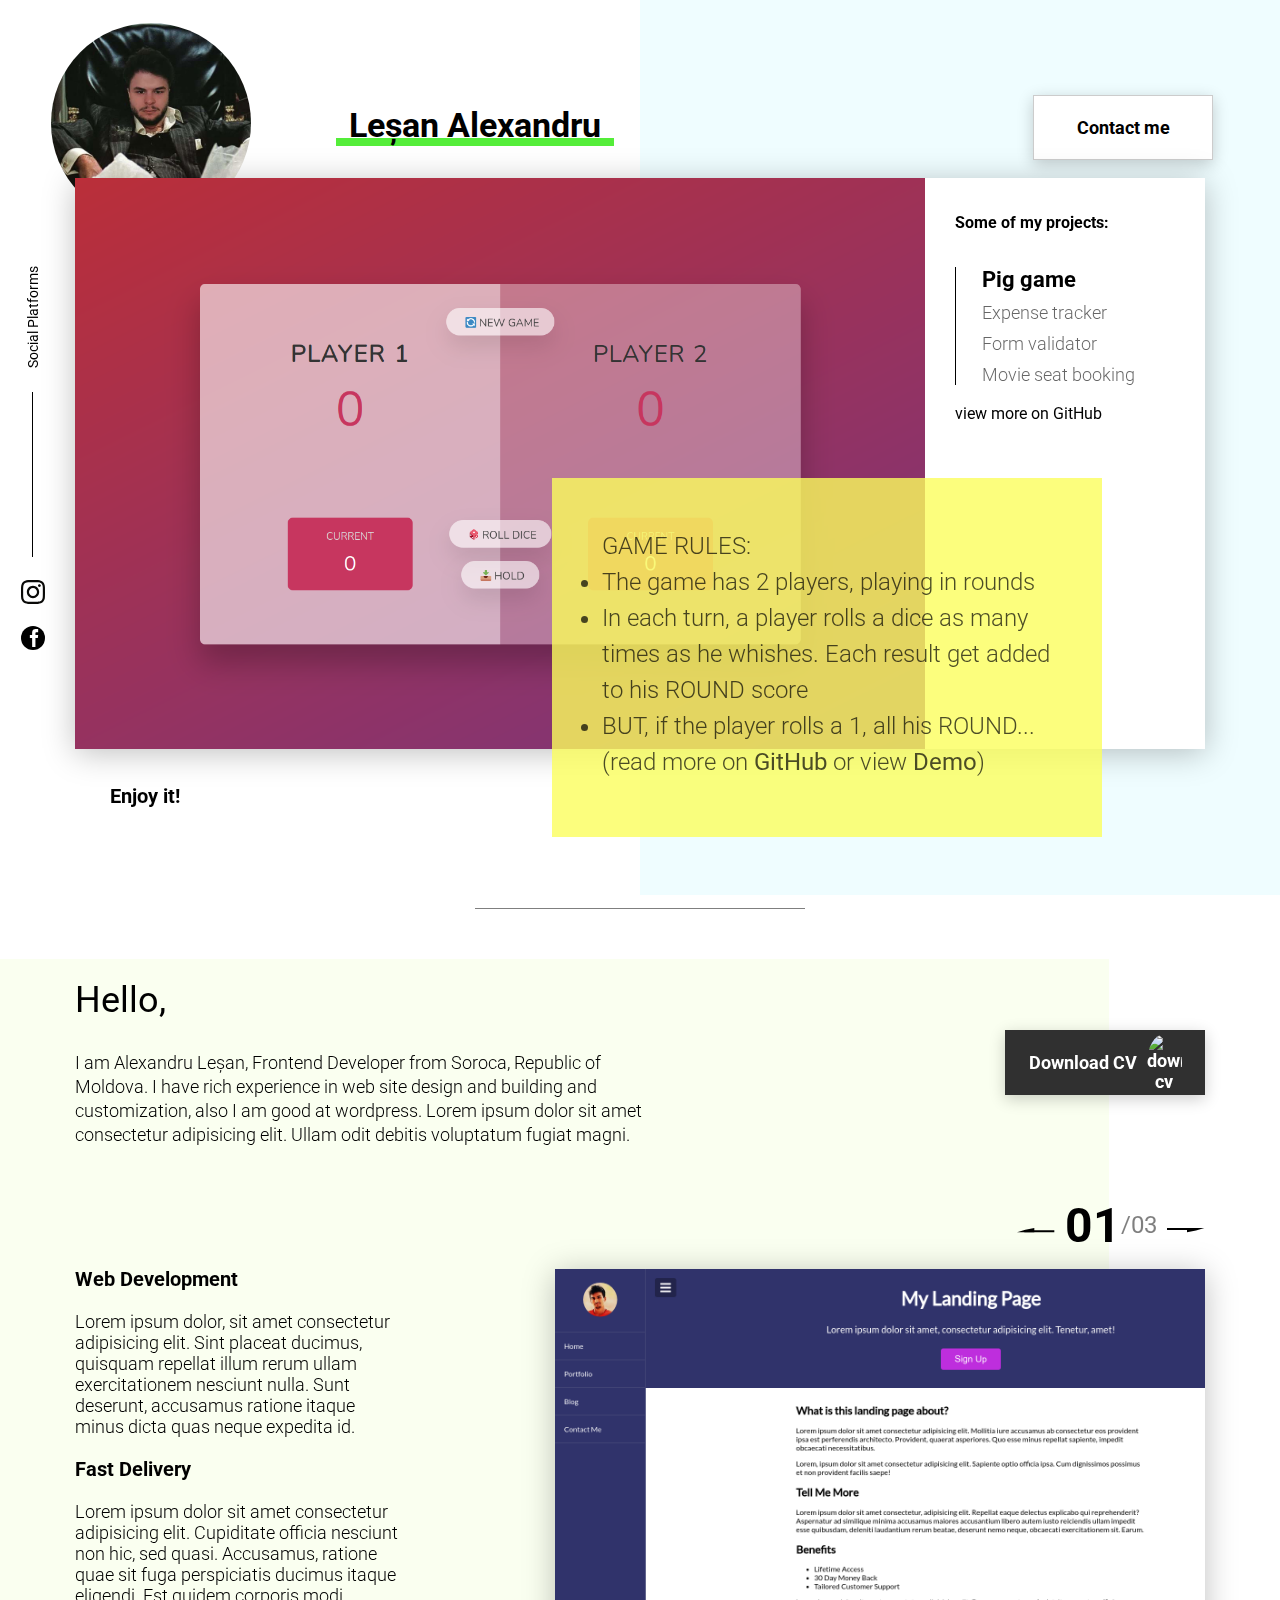
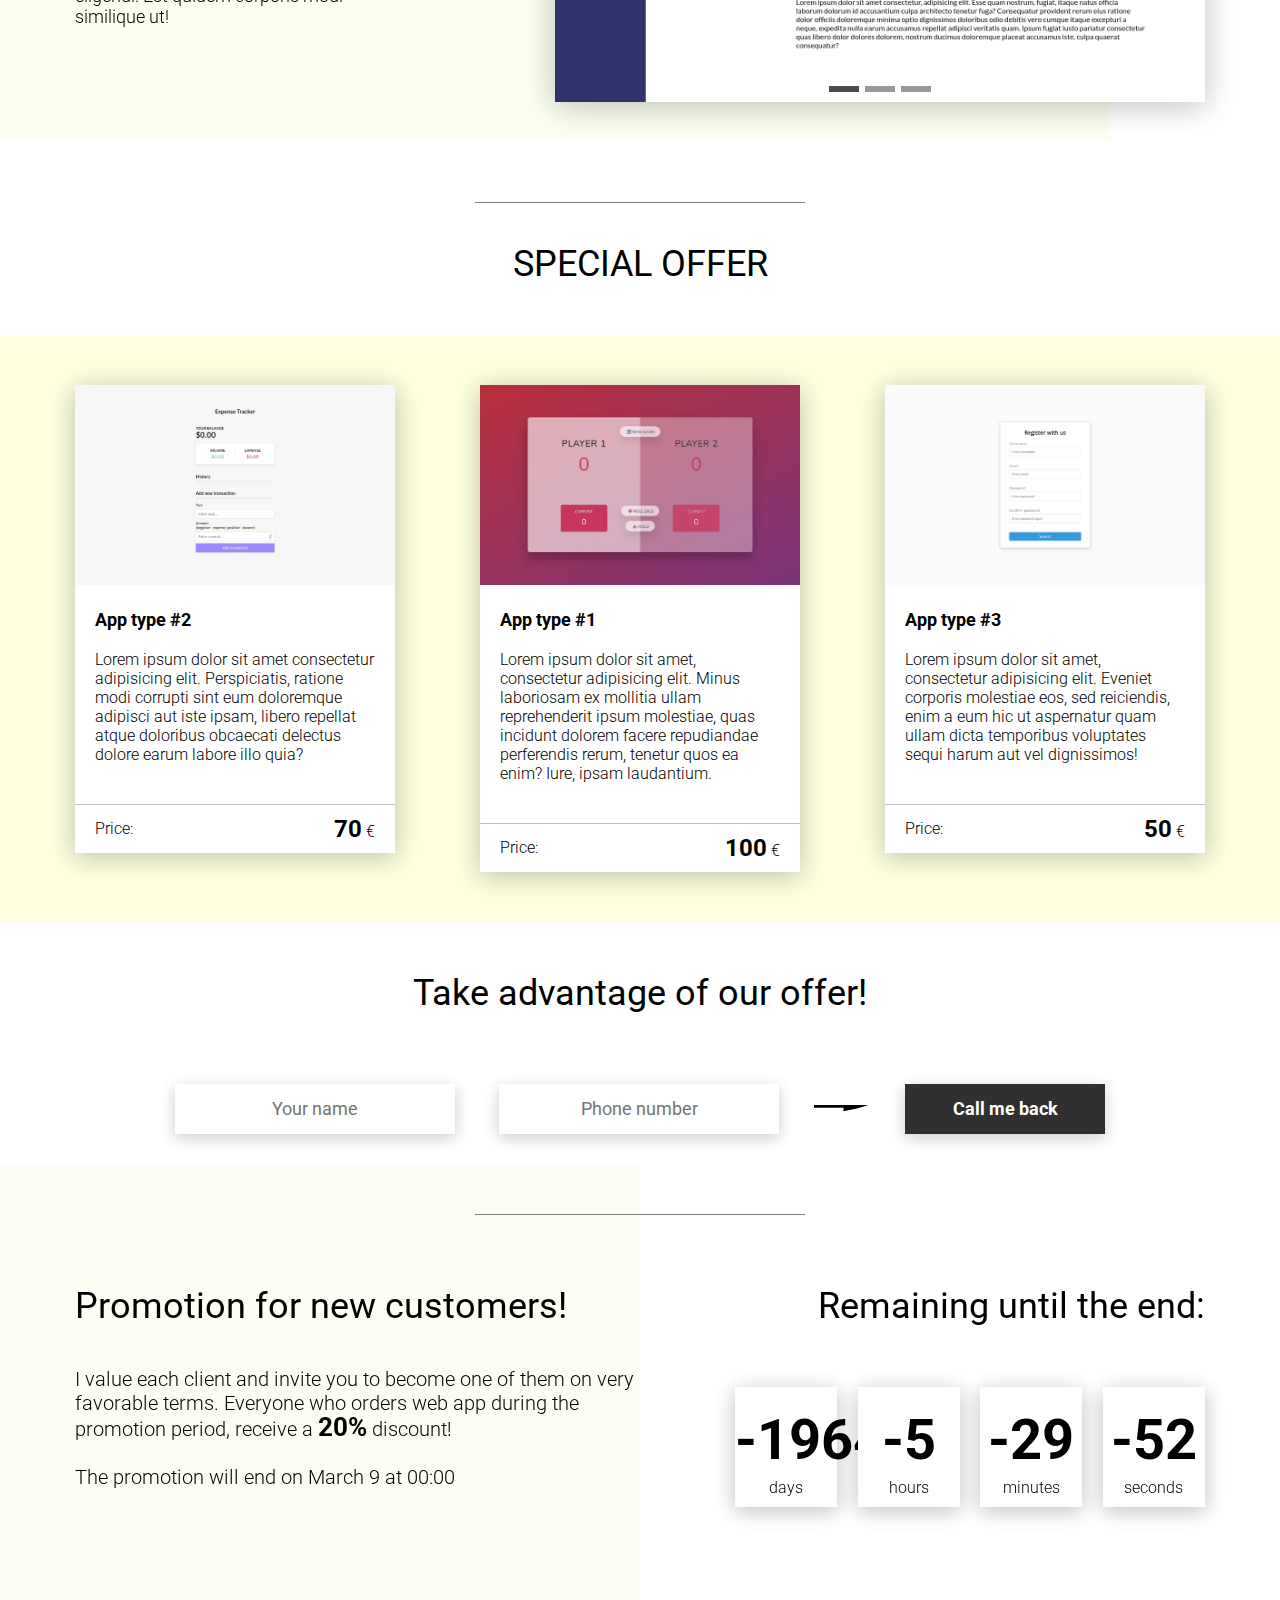
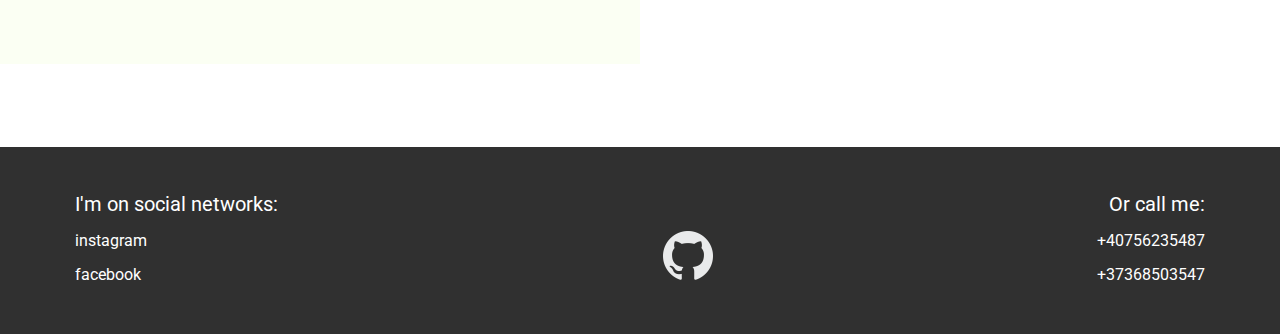
==== index.html @ c2a3d2db "first commit" ====
<!DOCTYPE html>
<html lang="en">

<head>
    <meta charset="UTF-8">
    <meta name="viewport" content="width=device-width, initial-scale=1.0">
    <link rel="icon" href="/icons/circle-logo.png">
    <title>Leșan Alexandru</title>
    <link rel="stylesheet" href="css/style.css">
</head>

<body>
    <header class="header">
        <div class="header__left-block">
            <div class="header__logo">
                <img src="icons/logo.jpg" alt="Logo">
            </div>
            <nav class="header__links">
                <a href="#" class="header__link">Leșan Alexandru</a>
                <!-- <a href="#" class="header__link">Второй пункт</a> -->
            </nav>
        </div>
        <div class="header__right-block">
            <button data-modal class="btn btn_white">Contact me</button>
        </div>
    </header>
    <div class="sidepanel">
        <div class="sidepanel__text"><span>Social Platforms</span></div>
        <div class="sidepanel__divider"></div>
        <a href="https://www.instagram.com/lesan.a/" class="sidepanel__icon" target="_blank">
            <img src=" icons/instagram.svg" alt="instagram">
        </a>
        <a href="https://www.facebook.com/lesan.alexandru/" class="sidepanel__icon" target="_blank">
            <img src="icons/facebook.svg" alt="facebook">
        </a>
    </div>

    <div class="preview">
        <div class="bgc_blue"></div>
        <div class="container">
            <div class="tabcontainer">
                <div class="tabcontent">
                    <img src="img/tabs/piggame.png" alt="Pig Game">
                    <div class="tabcontent__descr">
                        GAME RULES:<br>
                        <ul>
                            <li>The game has 2 players, playing in rounds</li>
                            <li>In each turn, a player rolls a dice as many times as he whishes. Each result get added
                                to his ROUND score</li>
                            <li>BUT, if the player rolls a 1, all his ROUND...</li>
                            (read more on <a href="/projects/expense-tracker" target="_blank">GitHub</a> or view <a
                                href="/projects/pig-game" target="_blank">Demo</a>)
                        </ul>
                    </div>
                </div>
                <div class="tabcontent">
                    <img src="img/tabs/exptracker.png" alt="Expense tracker">
                    <div class="tabcontent__descr">
                        Project Specifications:<br>
                        <ul>
                            <li>Create UI for project</li>
                            <li>Display transaction items in DOM</li>
                            <li>Show balance, expense and income totals</li>
                            <li>Add new transation and reflect in total</li>
                            <li>Delete items from DOM...</li>
                            (read more on <a href="/projects/expense-tracker" target="_blank">GitHub</a> or view <a
                                href="/projects/expense-tracker" target="_blank">Demo</a>)
                        </ul>
                    </div>
                </div>
                <div class="tabcontent">
                    <img src="img/tabs/formvalidator.png" alt="Form Validator">
                    <div class="tabcontent__descr">
                        Project Specifications:<br>
                        <ul>
                            <li>Create form UI</li>
                            <li>Show error messages under specific inputs</li>
                            <li>checkRequired() to accept array of inputs</li>
                            <li>checkLength() to check min and max...</li>
                            (read more on <a href="/projects/expense-tracker" target="_blank">GitHub</a> or view <a
                                href="/projects/form-validator" target="_blank">Demo</a>)
                        </ul>
                    </div>
                </div>
                <div class="tabcontent">
                    <img src="img/tabs/movie.png" alt="Movie Seat booking">
                    <div class="tabcontent__descr">
                        Project Specifications:<br>
                        <ul>
                            <li>Display UI with movie select, screen, seats, legend & seat info</li>
                            <li>User can select a movie/price</li>
                            <li>User can select/deselect seats</li>
                            <li>User can not select occupied seats...</li>
                            (read more on <a href="/projects/expense-tracker" target="_blank">GitHub</a> or view <a
                                href="/projects/movie-seat-booking" target="_blank">Demo</a>)
                        </ul>
                    </div>
                </div>
                <div class="tabheader">
                    <h3>Some of my projects:</h3>
                    <div class="tabheader__items">
                        <div class="tabheader__item tabheader__item_active">Pig game</div>
                        <div class="tabheader__item">Expense tracker</div>
                        <div class="tabheader__item">Form validator</div>
                        <div class="tabheader__item">Movie seat booking</div>
                    </div>
                    <br>
                    <a href="/projects/expense-tracker" target="_blank">view more on GitHub</a>
                </div>
            </div>
            <div class="preview__life">Enjoy it!</div>
        </div>
    </div>

    <div class="divider"></div>

    <div class="offer">
        <div class="bgc_y"></div>
        <div class="container">
            <div class="offer__text">
                <h2 class="title">Hello,</h2>
                <div class="offer__descr">
                    I am Alexandru Leșan, Frontend Developer from Soroca, Republic of
                    Moldova. I have rich experience in web site design and building and
                    customization, also I am good at wordpress. Lorem ipsum dolor sit amet consectetur adipisicing elit.
                    Ullam odit debitis voluptatum fugiat magni.
                </div>
            </div>
            <div class="offer__action">
                <a href="/resume/Curriculum vitae LEȘAN Alexandru4.pdf" target="_blank"><button
                        class="btn btn_dark">Download CV
                        <img class="downimg"
                            src="https://png.pngtree.com/png-vector/20190219/ourlarge/pngtree-download-icon-graphic-design-template-vector-png-image_561957.jpg"
                            width="35" alt="down cv"></button></a>
            </div>
        </div>
        <div class="container">
            <div class="offer__advantages">
                <h2>Web Development</h2>
                <div class="offer__advantages-text">
                    Lorem ipsum dolor, sit amet consectetur adipisicing elit. Sint placeat ducimus, quisquam repellat
                    illum rerum ullam exercitationem nesciunt nulla. Sunt deserunt, accusamus ratione itaque minus dicta
                    quas neque expedita id.
                </div>
                <h2>Fast Delivery</h2>
                <div class="offer__advantages-text">
                    Lorem ipsum dolor sit amet consectetur adipisicing elit. Cupiditate officia nesciunt non hic, sed
                    quasi. Accusamus, ratione quae sit fuga perspiciatis ducimus itaque eligendi. Est quidem corporis
                    modi similique ut!
                </div>
            </div>
            <div class="offer__slider">
                <div class="offer__slider-counter">
                    <div class="offer__slider-prev">
                        <img src="icons/left.svg" alt="prev">
                    </div>
                    <span id="current">01</span>
                    /
                    <span id="total">03</span>
                    <div class="offer__slider-next">
                        <img src="icons/right.svg" alt="next">
                    </div>
                </div>
                <div class="offer__slider-wrapper">
                    <div class="offer__slider-inner">
                        <div class="offer__slide">
                            <img src="img/slider/modalMenu.png" alt="Modal Menu Slider">
                        </div>
                        <div class="offer__slide">
                            <img src="img/slider/domArrayMethods.png" alt="DOM Array Methods">
                        </div>
                        <div class="offer__slide">
                            <img src="img/slider/exchangeCalculator.png" alt="Exchange Rate Calculator">
                        </div>
                    </div>
                </div>
            </div>
        </div>
    </div>

    <div class="divider"></div>

    <div class="menu">
        <h2 class="title">SPECIAL OFFER</h2>

        <div class="menu__field">
            <div class="container">
                <!-- <div class="menu__item">
                    <img src="img/tabs/exptracker.png" alt="Expense tracker">
                    <h3 class="menu__item-subtitle">App type #2</h3>
                    <div class="menu__item-descr">Lorem ipsum dolor sit amet consectetur adipisicing elit. Perspiciatis,
                        ratione modi corrupti sint eum doloremque adipisci aut iste ipsam, libero repellat atque
                        doloribus obcaecati delectus dolore earum labore illo quia?</div>
                    <div class="menu__item-divider"></div>
                    <div class="menu__item-price">
                        <div class="menu__item-cost">Price:</div>
                        <div class="menu__item-total"><span>70</span> €</div>
                    </div>
                </div> -->
                <!-- <div class="menu__item">
                    <img src="img/tabs/piggame.png" alt="Pig Game">
                    <h3 class="menu__item-subtitle">App type #1</h3>
                    <div class="menu__item-descr">Lorem ipsum dolor sit amet, consectetur adipisicing elit. Minus
                        laboriosam ex mollitia ullam reprehenderit ipsum molestiae, quas incidunt dolorem facere
                        repudiandae perferendis rerum, tenetur quos ea enim? Iure, ipsam laudantium.</div>
                    <div class="menu__item-divider"></div>
                    <div class="menu__item-price">
                        <div class="menu__item-cost">Price:</div>
                        <div class="menu__item-total"><span>100</span> €</div>
                    </div>
                </div> -->
                <!-- <div class="menu__item">
                    <img src="img/tabs/formvalidator.png" alt="Form Validator">
                    <h3 class="menu__item-subtitle">App type #3</h3>
                    <div class="menu__item-descr">Lorem ipsum dolor sit amet, consectetur adipisicing elit. Eveniet
                        corporis molestiae eos, sed reiciendis, enim a eum hic ut aspernatur quam ullam dicta temporibus
                        voluptates sequi harum aut vel dignissimos!</div>
                    <div class="menu__item-divider"></div>
                    <div class="menu__item-price">
                        <div class="menu__item-cost">Price:</div>
                        <div class="menu__item-total"><span>50</span> €</div>
                    </div>
                </div> -->
            </div>
        </div>
    </div>

    <div class="order">
        <div class="container">
            <div class="title">Take advantage of our offer!</div>
            <form action="#!" class="order__form">
                <input required placeholder="Your name" name="name" type="text" class="order__input">
                <input required placeholder="Phone number" name="phone" type="phone" class="order__input">
                <img src="icons/right.svg" alt="right">
                <button class="btn btn_dark btn_min">Call me back</button>
            </form>
        </div>
    </div>

    <div class="divider"></div>

    <div class="promotion">
        <div class="bgc_y"></div>
        <div class="container">
            <div class="promotion__text">
                <div class="title">Promotion for new customers!</div>
                <div class="promotion__descr">
                    I value each client and invite you to become one of them on very favorable terms. Everyone who
                    orders web app during the<br> promotion
                    period, receive a <span>20%</span> discount!
                    <br><br>
                    The promotion will end on March 9 at 00:00
                </div>
            </div>
            <div class="promotion__timer">
                <div class="title">Remaining until the end: </div>
                <div class="timer">
                    <div class="timer__block">
                        <span id="days">12</span>
                        days
                    </div>
                    <div class="timer__block">
                        <span id="hours">20</span>
                        hours
                    </div>
                    <div class="timer__block">
                        <span id="minutes">56</span>
                        minutes
                    </div>
                    <div class="timer__block">
                        <span id="seconds">20</span>
                        seconds
                    </div>
                </div>
            </div>
        </div>
    </div>

    <footer class="footer">
        <div class="container">
            <div class="social">
                <div class="subtitle">I'm on social networks:</div>
                <a href="https://www.instagram.com/lesan.a/" class="link" target="_blank">instagram</a>
                <a href="https://www.facebook.com/lesan.alexandru/" class="link" target="_blank">facebook</a>
            </div>
            <div class="pepper">
                <a href="https://github.com/LAlex14" target="_blank">
                    <img src="/icons/GitHub.png" width="50" alt="pepper"></a>
            </div>
            <div class="call">
                <div class="subtitle">Or call me:</div>
                <a href="#!" class="link">+40756235487</a>
                <a href="#!" class="link">+37368503547</a>
            </div>
        </div>
    </footer>

    <div class="modal">
        <div class="modal__dialog">
            <div class="modal__content">
                <form action="#">
                    <div data-close class="modal__close">&times;</div>
                    <div class="modal__title">Please enter your contact details below and we'll get back to you.</div>
                    <input required placeholder="Your name" name="name" type="text" class="modal__input">
                    <input required placeholder="Phone number" name="phone" type="phone" class="modal__input">
                    <button class="btn btn_dark btn_min">Call me back</button>
                </form>
            </div>
        </div>
    </div>

    <!-- <div class="modal thanks">
        <div class="modal__dialog">
            <div class="modal__content">
                <form action="#">
                    <div data-close class="modal__close">&times;</div>
                    <div class="modal__title">Thanks! I'll contact you as soon as possible! </div>
                </form>
            </div>
        </div>
    </div> -->
    <script src="js/script.js"></script>
</body>

</html>
---- css/style.css ----
@import url(https://fonts.googleapis.com/css?family=Roboto:300,400,700&display=swap&subset=cyrillic-ext);
* {
  box-sizing: border-box;
  margin: 0;
  padding: 0;
  font-family: Roboto, sans-serif;
}
a {
  text-decoration: none;
  color: inherit !important;
  font-weight: 400;
}

.btn img {
  border-radius: 50%;
  margin-left: 10px;
}

.btn {
  width: 200px;
  height: 65px;
  display: flex;
  justify-content: center;
  align-items: center;
  background-color: #fff;
  font-size: 18px;
  font-weight: 700;
  border: 1px solid rgba(0, 0, 0, 0.2);
  box-shadow: 0 4px 15px rgba(0, 0, 0, 0.2);
  cursor: pointer;
  transition: 0.3s all;
  outline: 0;
}
.btn_white {
  background-color: #fff;
}
.btn_dark {
  background-color: #303030;
  color: #fff;
  border: none;
}
.btn_min {
  height: 50px;
}
.btn:hover {
  box-shadow: 0 4px 30px rgba(0, 0, 0, 0.3);
}
.container {
  max-width: 1130px;
  margin: 0 auto;
}
.divider {
  width: 330px;
  height: 1px;
  margin: 0 auto;
  background-color: rgba(0, 0, 0, 0.5);
}
.title {
  font-size: 36px;
  font-weight: 400;
}
.header {
  display: flex;
  justify-content: space-between;
  align-items: center;
  height: 150px;
  margin: 0 auto;
  padding: 0 150px;
}

@media screen and (max-width: 1540px) {
  .header__left-block {
    position: absolute;
    left: calc((100vw - 1178px) / 2);
  }
}

.header__left-block {
  display: flex;
  justify-content: space-between;
  min-width: 550px;
  margin-top: 100px;
}

.header__right-block button {
  width: 180px;
  position: absolute;
  top: 95px;
  right: calc((100vw - 1146px) / 2);
}

.header__logo {
  max-width: 200px;
}
.header__logo img {
  width: 100%;
  border-radius: 50%;
}
.header__links {
  display: flex;
  align-items: center;
}
.header__link {
  position: relative;
  /* margin-right: 45px; */
  font-weight: 700;
  font-size: 33.5px;
  color: #303030;
}
.header__link:after {
  content: "";
  position: absolute;
  display: block;
  width: 110%;
  left: -5%;
  bottom: -1px;
  z-index: -1;
  height: 8px;
  background: #54ed39;
}
.header__link:last-child {
  margin-right: 0;
}
.sidepanel {
  position: fixed;
  /* left: calc((100vw - 90vw) / 2); */
  left: 20px;
  top: calc((100vh - 400px) / 2);
  height: 400px;
  width: 25px;
  display: flex;
  flex-direction: column;
  justify-content: space-between;
  align-items: center;
}
.sidepanel__text {
  width: 120px;
  height: 120px;
  font-size: 14px;
}
.sidepanel__text span {
  display: flex;
  transform: rotate(-90deg) translateX(-50px);
}
.sidepanel__divider {
  width: 1px;
  height: 165px;
  background-color: #000;
}
.sidepanel__icon {
  width: 24px;
  height: 24px;
}
.sidepanel__icon img {
  width: 100%;
}
.preview {
  padding: 28px 0 100px 0;
  position: relative;
}
.preview__life {
  font-weight: 700;
  font-size: 20px;
  margin-left: 35px;
  margin-top: 35px;
}
.bgc_blue {
  position: absolute;
  right: 0;
  top: -155px;
  width: 50vw;
  height: 900px;
  background: rgba(146, 242, 255, 0.15);
  z-index: -1;
}
.tabcontainer {
  display: flex;
  width: 1130px;
  margin: 0 auto;
  box-shadow: 0 4px 30px rgba(0, 0, 0, 0.25);
}
.tabcontent {
  width: 850px;
  position: relative;
}
.tabcontent img {
  width: 100%;
  height: 100%;
  object-fit: cover;
}
.tabcontent__descr {
  position: absolute;
  top: 300px;
  right: -177px;
  width: 550px;
  height: 359px;
  background: rgba(251, 254, 93, 0.8);
  padding: 50px;
  font-size: 24px;
  font-weight: 300;
  line-height: 36px;
  color: rgba(0, 0, 0, 0.7);
}
.tabheader {
  width: 280px;
  padding: 35px 30px;
  background-color: #fff;
}
.tabheader h3 {
  font-weight: 700;
  font-size: 16px;
}
.tabheader__items {
  margin-top: 35px;
  padding-left: 26px;
  border-left: 1px solid #000;
}
.tabheader__item {
  font-weight: 700;
  font-size: 18px;
  font-weight: 300;
  margin-top: 10px;
  color: rgba(0, 0, 0, 0.6);
  cursor: pointer;
  transition: 0.3s all;
}
.tabheader__item_active {
  color: #000;
  font-size: 22px;
  font-weight: 700;
}
.offer {
  padding: 70px 0 100px 0;
  position: relative;
}
.offer .container {
  display: flex;
  justify-content: space-between;
}
.offer .bgc_y {
  position: absolute;
  width: 1109px;
  height: 780px;
  background: rgba(243, 255, 222, 0.45);
  z-index: -1;
  top: 50px;
}
.offer__text {
  width: 580px;
}
.offer__descr {
  font-size: 18px;
  margin-top: 30px;
  font-weight: 300;
  line-height: 24px;
}
.offer__action {
  display: flex;
  align-items: center;
  justify-content: flex-end;
}
.offer__advantages {
  width: 330px;
  margin-top: 50px;
}
.offer__advantages h2 {
  font-weight: 700;
  font-size: 20px;
  margin-top: 20px;
}
.offer__advantages h2:first-child {
  margin-top: 70px;
}
.offer__advantages-text {
  margin-top: 20px;
  font-size: 18px;
  font-weight: 300;
  line-height: 21px;
}
.offer__slider {
  width: 650px;
  margin-top: 50px;
  display: flex;
  flex-direction: column;
  align-items: flex-end;
}
.offer__slider-counter {
  display: flex;
  width: 180px;
  margin-right: 8px;
  align-items: center;
  font-size: 24px;
  color: rgba(0, 0, 0, 0.5);
}
.offer__slider-wrapper {
  width: 100%;
  margin-top: 15px;
  box-shadow: 0 4px 30px rgba(0, 0, 0, 0.25);
}
.offer__slider-prev {
  margin-right: 10px;
  cursor: pointer;
}
.offer__slider-next {
  margin-left: 10px;
  cursor: pointer;
}
.offer__slider #current {
  font-size: 48px;
  font-weight: 700;
  color: #000;
}
.offer__slide {
  width: 100%;
  height: 433px;
}
.offer__slide img {
  width: 100%;
  height: 100%;
  object-fit: cover;
}

.menu {
  padding: 40px 0 50px 0;
}
.menu .container {
  display: flex;
  justify-content: space-between;
  align-items: flex-start;
}
.menu .title {
  text-align: center;
}
.menu__field {
  margin-top: 50px;
  padding: 50px 0;
  width: 100%;
  background: rgba(249, 254, 126, 0.25);
}
.menu__item {
  width: 320px;
  min-height: 450px;
  background: #fff;
  box-shadow: 0 4px 25px rgba(0, 0, 0, 0.25);
  font-size: 16px;
  font-weight: 300;
}
.menu__item img {
  width: 100%;
  height: 200px;
  object-fit: cover;
}
.menu__item-subtitle {
  font-weight: 700;
  font-size: 18px;
  padding: 0 20px;
  margin-top: 20px;
}
.menu__item-descr {
  margin-top: 20px;
  padding: 0 20px;
}
.menu__item-divider {
  width: 100%;
  height: 1px;
  background-color: rgba(0, 0, 0, 0.25);
  margin-top: 40px;
}
.menu__item-price {
  display: flex;
  justify-content: space-between;
  align-items: center;
  padding: 10px 20px;
}

.menu__item-price span {
  font-size: 24px;
  font-weight: 700;
}
.order {
  padding-bottom: 80px;
}
.order .title {
  text-align: center;
}
.order__form {
  margin-top: 70px;
  padding: 0 100px;
  display: flex;
  justify-content: space-between;
  align-items: center;
}
.order__form img {
  transform: scale(1.5);
}
.order__input {
  width: 280px;
  height: 50px;
  background: #fff;
  box-shadow: 0 4px 15px rgba(0, 0, 0, 0.2);
  border: none;
  font-size: 18px;
  text-align: center;
  padding: 0 20px;
  outline: 0;
}
.promotion {
  padding: 70px 0 240px 0;
  position: relative;
}
.promotion .container {
  display: flex;
}
.promotion .bgc_y {
  position: absolute;
  width: 50%;
  height: 499px;
  background: rgba(243, 255, 222, 0.35);
  z-index: -1;
  top: -50px;
  left: 0;
}
.promotion__text {
  width: 50%;
}
.promotion__descr {
  margin-top: 40px;
  font-size: 20px;
  line-height: 24px;
  font-weight: 300;
}
.promotion__descr span {
  font-weight: 700;
  font-size: 26px;
}
.promotion__timer {
  width: 50%;
}
.promotion__timer .title {
  text-align: right;
}
.promotion__timer .timer {
  margin-top: 60px;
  padding-left: 95px;
  display: flex;
  justify-content: space-between;
  align-items: center;
}
.promotion__timer .timer__block {
  width: 102px;
  height: 120px;
  background: #fff;
  box-shadow: 0 4px 20px rgba(0, 0, 0, 0.25);
  font-size: 16px;
  font-weight: 300;
  text-align: center;
}
.promotion__timer .timer__block span {
  display: block;
  margin-top: 20px;
  margin-bottom: 5px;
  font-size: 56px;
  font-weight: 700;
}
.footer {
  min-height: 180px;
  background-color: #303030;
  padding: 45px 0 50px 0;
  color: #fff;
}
.footer .container {
  height: 100%;
  display: flex;
  justify-content: space-between;
  align-items: flex-end;
}
.footer .subtitle {
  font-size: 20px;
}
.footer .link {
  display: block;
  margin-top: 15px;
  font-size: 16px;
  color: #fff;
}
.footer .call {
  text-align: right;
}
.modal {
  position: fixed;
  top: 0;
  left: 0;
  z-index: 1050;
  display: none;
  width: 100%;
  height: 100%;
  overflow: hidden;
  background-color: rgba(0, 0, 0, 0.5);
}
.modal__dialog {
  max-width: 500px;
  margin: 40px auto;
}
.modal__content {
  position: relative;
  width: 100%;
  padding: 40px;
  background-color: #fff;
  border: 1px solid rgba(0, 0, 0, 0.2);
  border-radius: 4px;
  max-height: 80vh;
  overflow-y: auto;
}
.modal__close {
  position: absolute;
  top: 8px;
  right: 14px;
  font-size: 30px;
  color: #000;
  opacity: 0.5;
  font-weight: 700;
  border: none;
  background-color: transparent;
  cursor: pointer;
}
.modal__title {
  text-align: center;
  font-size: 22px;
  text-transform: uppercase;
}
.modal__input {
  display: block;
  margin: 20px auto 20px auto;
  width: 280px;
  height: 50px;
  background: #fff;
  box-shadow: 0 4px 15px rgba(0, 0, 0, 0.2);
  border: none;
  font-size: 18px;
  text-align: center;
  padding: 0 20px;
  outline: 0;
}
.modal .btn {
  display: block;
  width: 280px;
  margin: 0 auto;
}
.show {
  display: block;
}
.hide {
  display: none;
}
.fade {
  animation-name: fade;
  animation-duration: 1.5s;
}
@keyframes fade {
  from {
    opacity: 0.1;
  }
  to {
    opacity: 1;
  }
}
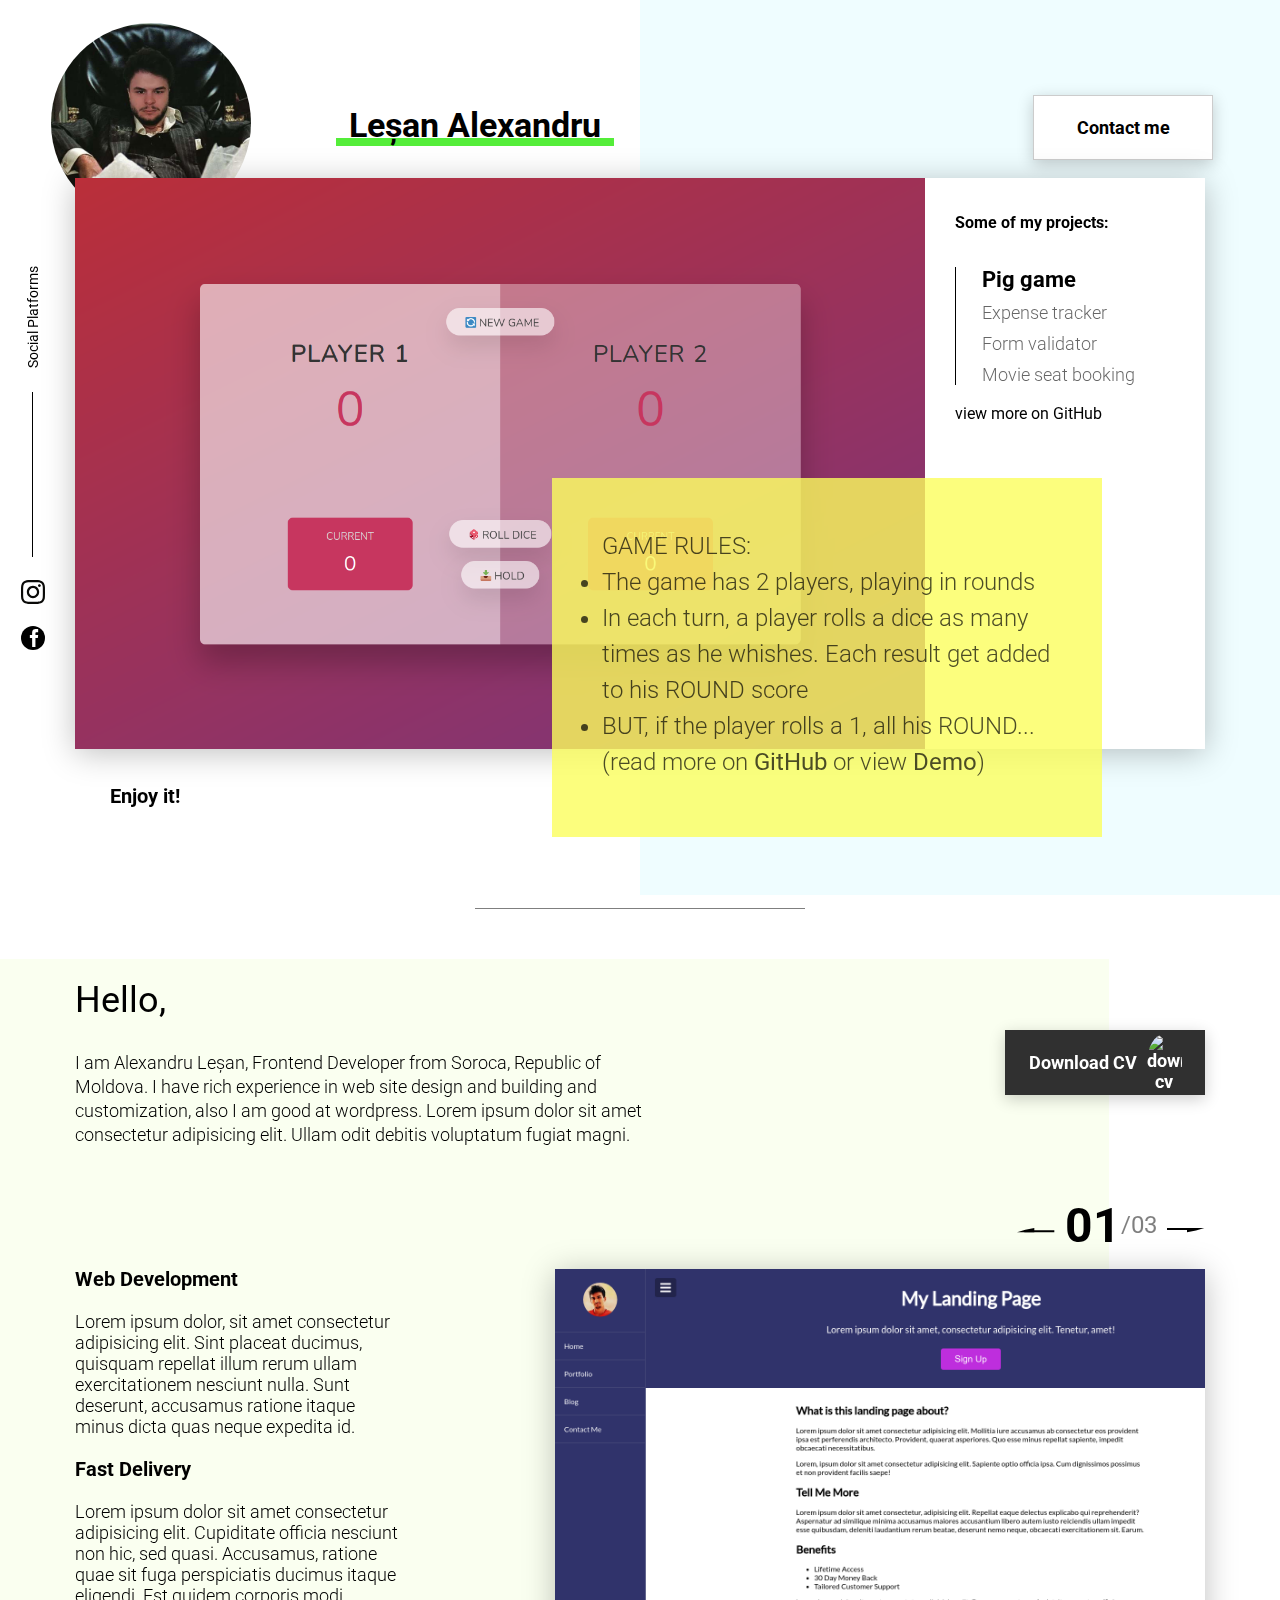
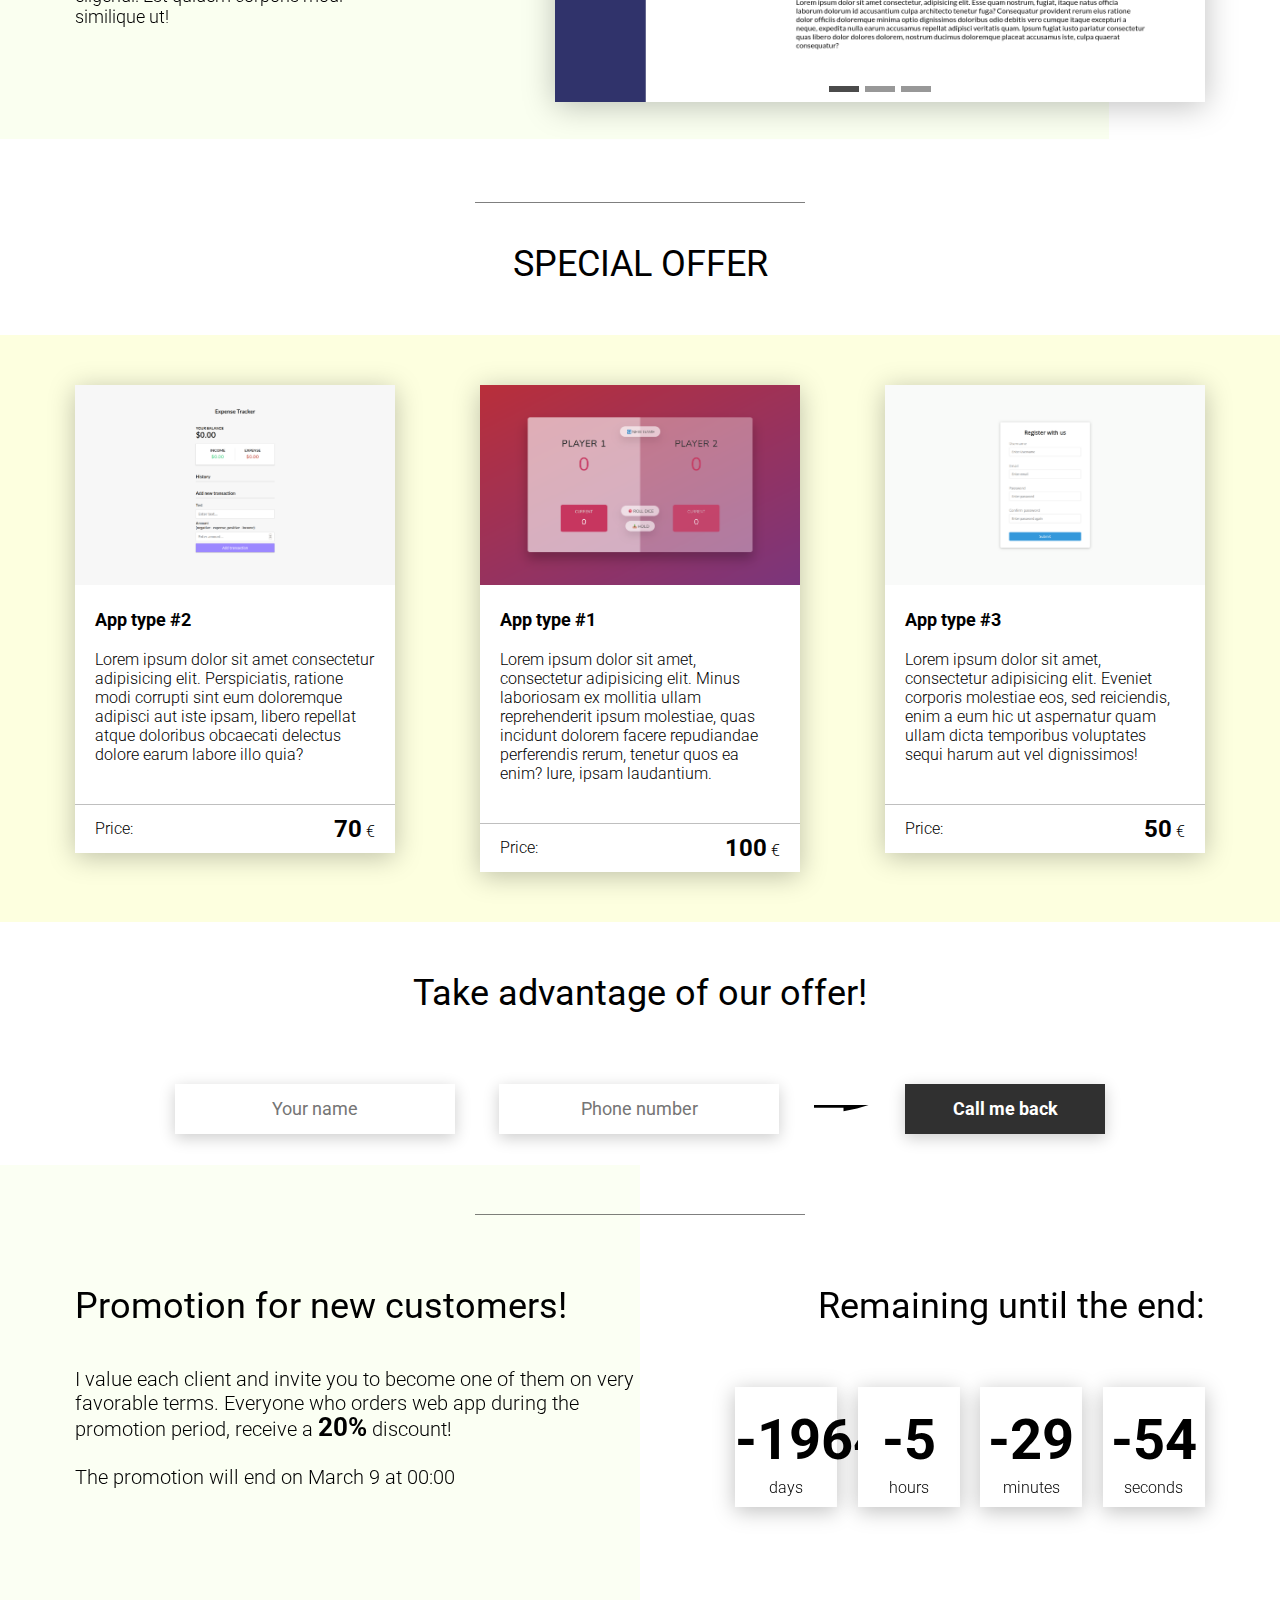
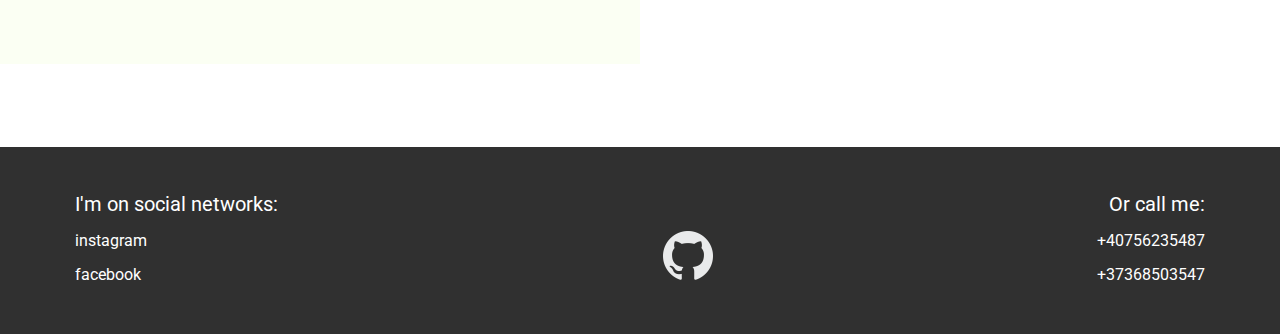
==== commit c579bc24: "update" ====
--- a/index.html
+++ b/index.html
@@ -48,8 +48,10 @@
                             <li>In each turn, a player rolls a dice as many times as he whishes. Each result get added
                                 to his ROUND score</li>
                             <li>BUT, if the player rolls a 1, all his ROUND...</li>
-                            (read more on <a href="/projects/expense-tracker" target="_blank">GitHub</a> or view <a
-                                href="/projects/pig-game" target="_blank">Demo</a>)
+                            (read more on <a
+                                href="https://github.com/LAlex14/lesanalexandru.site/tree/master/projects/pig-game"
+                                target="_blank">GitHub</a> or view <a href="/projects/pig-game"
+                                target="_blank">Demo</a>)
                         </ul>
                     </div>
                 </div>
@@ -63,8 +65,10 @@
                             <li>Show balance, expense and income totals</li>
                             <li>Add new transation and reflect in total</li>
                             <li>Delete items from DOM...</li>
-                            (read more on <a href="/projects/expense-tracker" target="_blank">GitHub</a> or view <a
-                                href="/projects/expense-tracker" target="_blank">Demo</a>)
+                            (read more on <a
+                                href="https://github.com/LAlex14/lesanalexandru.site/tree/master/projects/expense-tracker"
+                                target="_blank">GitHub</a> or view <a href="/projects/expense-tracker"
+                                target="_blank">Demo</a>)
                         </ul>
                     </div>
                 </div>
@@ -77,8 +81,10 @@
                             <li>Show error messages under specific inputs</li>
                             <li>checkRequired() to accept array of inputs</li>
                             <li>checkLength() to check min and max...</li>
-                            (read more on <a href="/projects/expense-tracker" target="_blank">GitHub</a> or view <a
-                                href="/projects/form-validator" target="_blank">Demo</a>)
+                            (read more on <a
+                                href="https://github.com/LAlex14/lesanalexandru.site/tree/master/form-validator"
+                                target="_blank">GitHub</a> or view <a href="/projects/form-validator"
+                                target="_blank">Demo</a>)
                         </ul>
                     </div>
                 </div>
@@ -91,8 +97,10 @@
                             <li>User can select a movie/price</li>
                             <li>User can select/deselect seats</li>
                             <li>User can not select occupied seats...</li>
-                            (read more on <a href="/projects/expense-tracker" target="_blank">GitHub</a> or view <a
-                                href="/projects/movie-seat-booking" target="_blank">Demo</a>)
+                            (read more on <a
+                                href="https://github.com/LAlex14/lesanalexandru.site/tree/master/movie-seat-booking"
+                                target="_blank">GitHub</a> or view <a href="/projects/movie-seat-booking"
+                                target="_blank">Demo</a>)
                         </ul>
                     </div>
                 </div>
@@ -105,7 +113,8 @@
                         <div class="tabheader__item">Movie seat booking</div>
                     </div>
                     <br>
-                    <a href="/projects/expense-tracker" target="_blank">view more on GitHub</a>
+                    <a href="https://github.com/LAlex14/lesanalexandru.site/tree/master/projects" target="_blank">view
+                        more on GitHub</a>
                 </div>
             </div>
             <div class="preview__life">Enjoy it!</div>
@@ -127,8 +136,7 @@
                 </div>
             </div>
             <div class="offer__action">
-                <a href="/resume/Curriculum vitae LEȘAN Alexandru4.pdf" target="_blank"><button
-                        class="btn btn_dark">Download CV
+                <a href="/resume/privateCV Leșan Alexandru.pdf" target="_blank"><button class="btn btn_dark">Download CV
                         <img class="downimg"
                             src="https://png.pngtree.com/png-vector/20190219/ourlarge/pngtree-download-icon-graphic-design-template-vector-png-image_561957.jpg"
                             width="35" alt="down cv"></button></a>
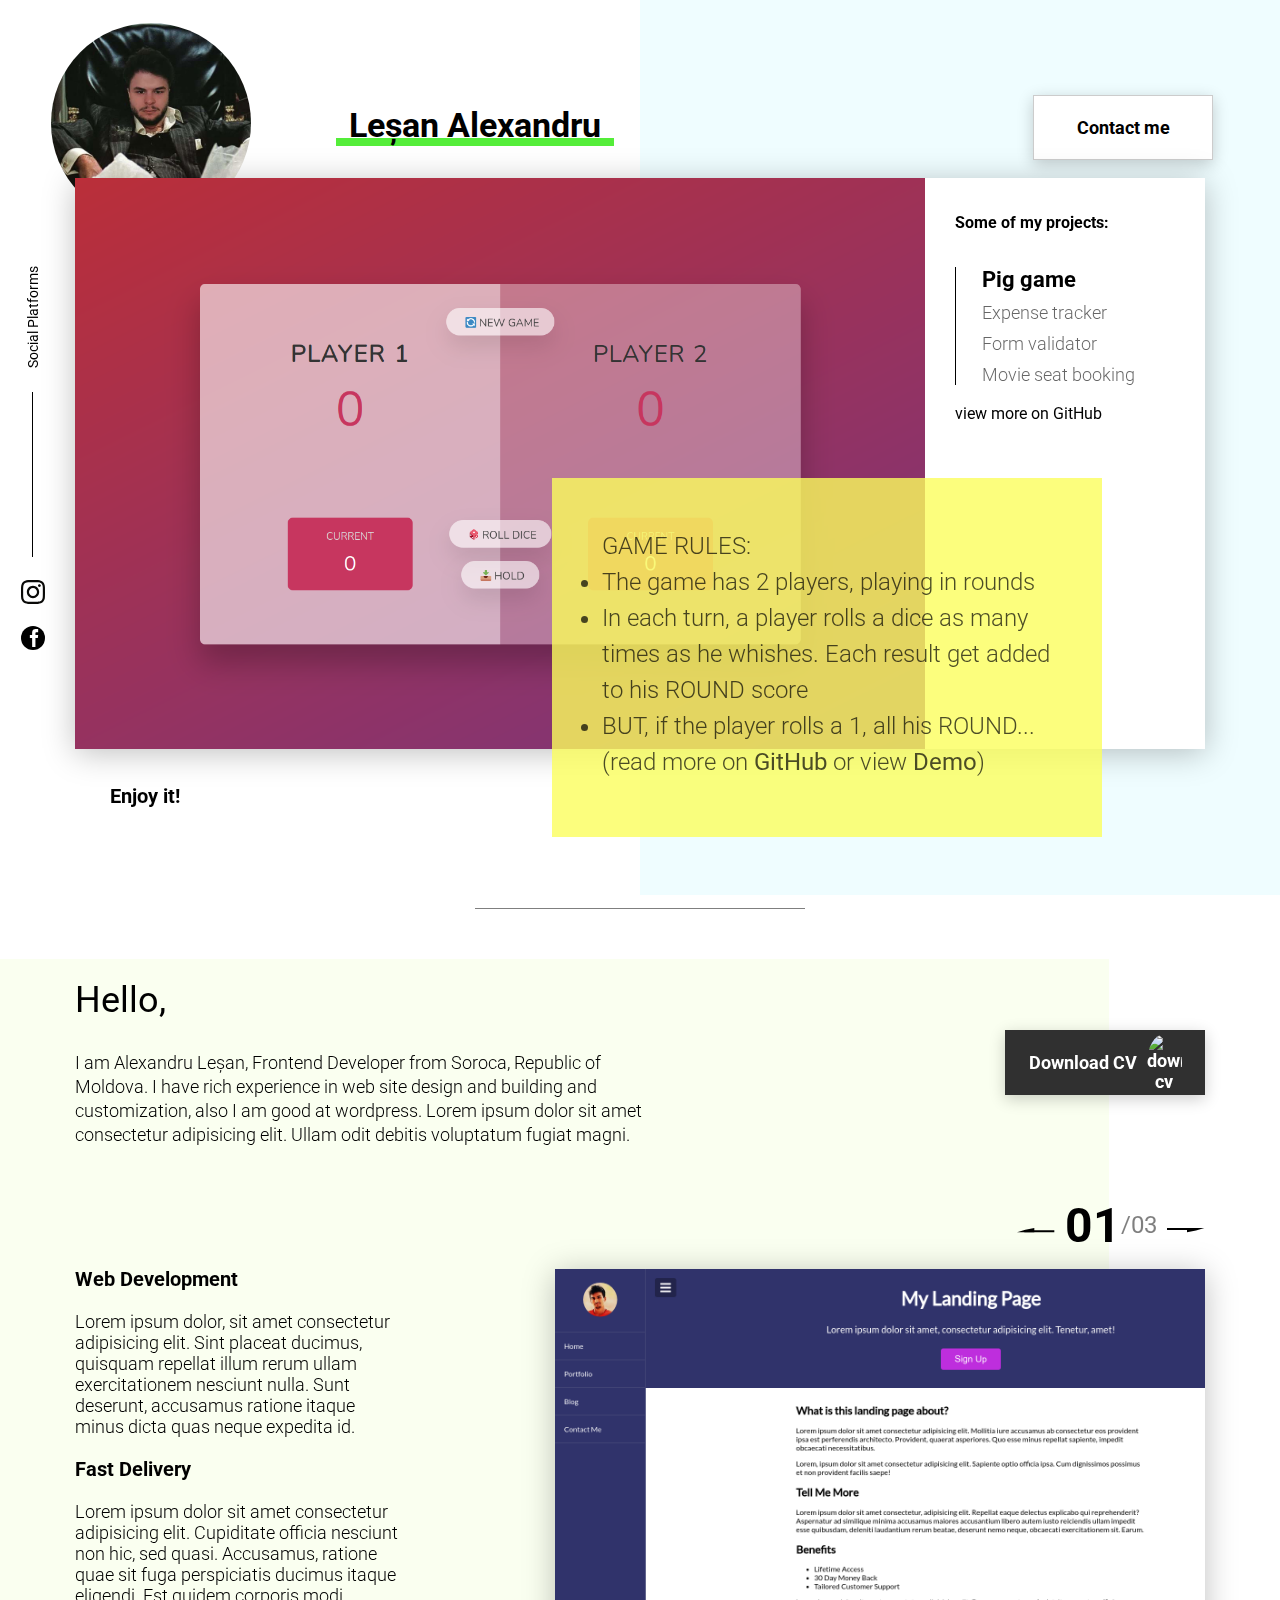
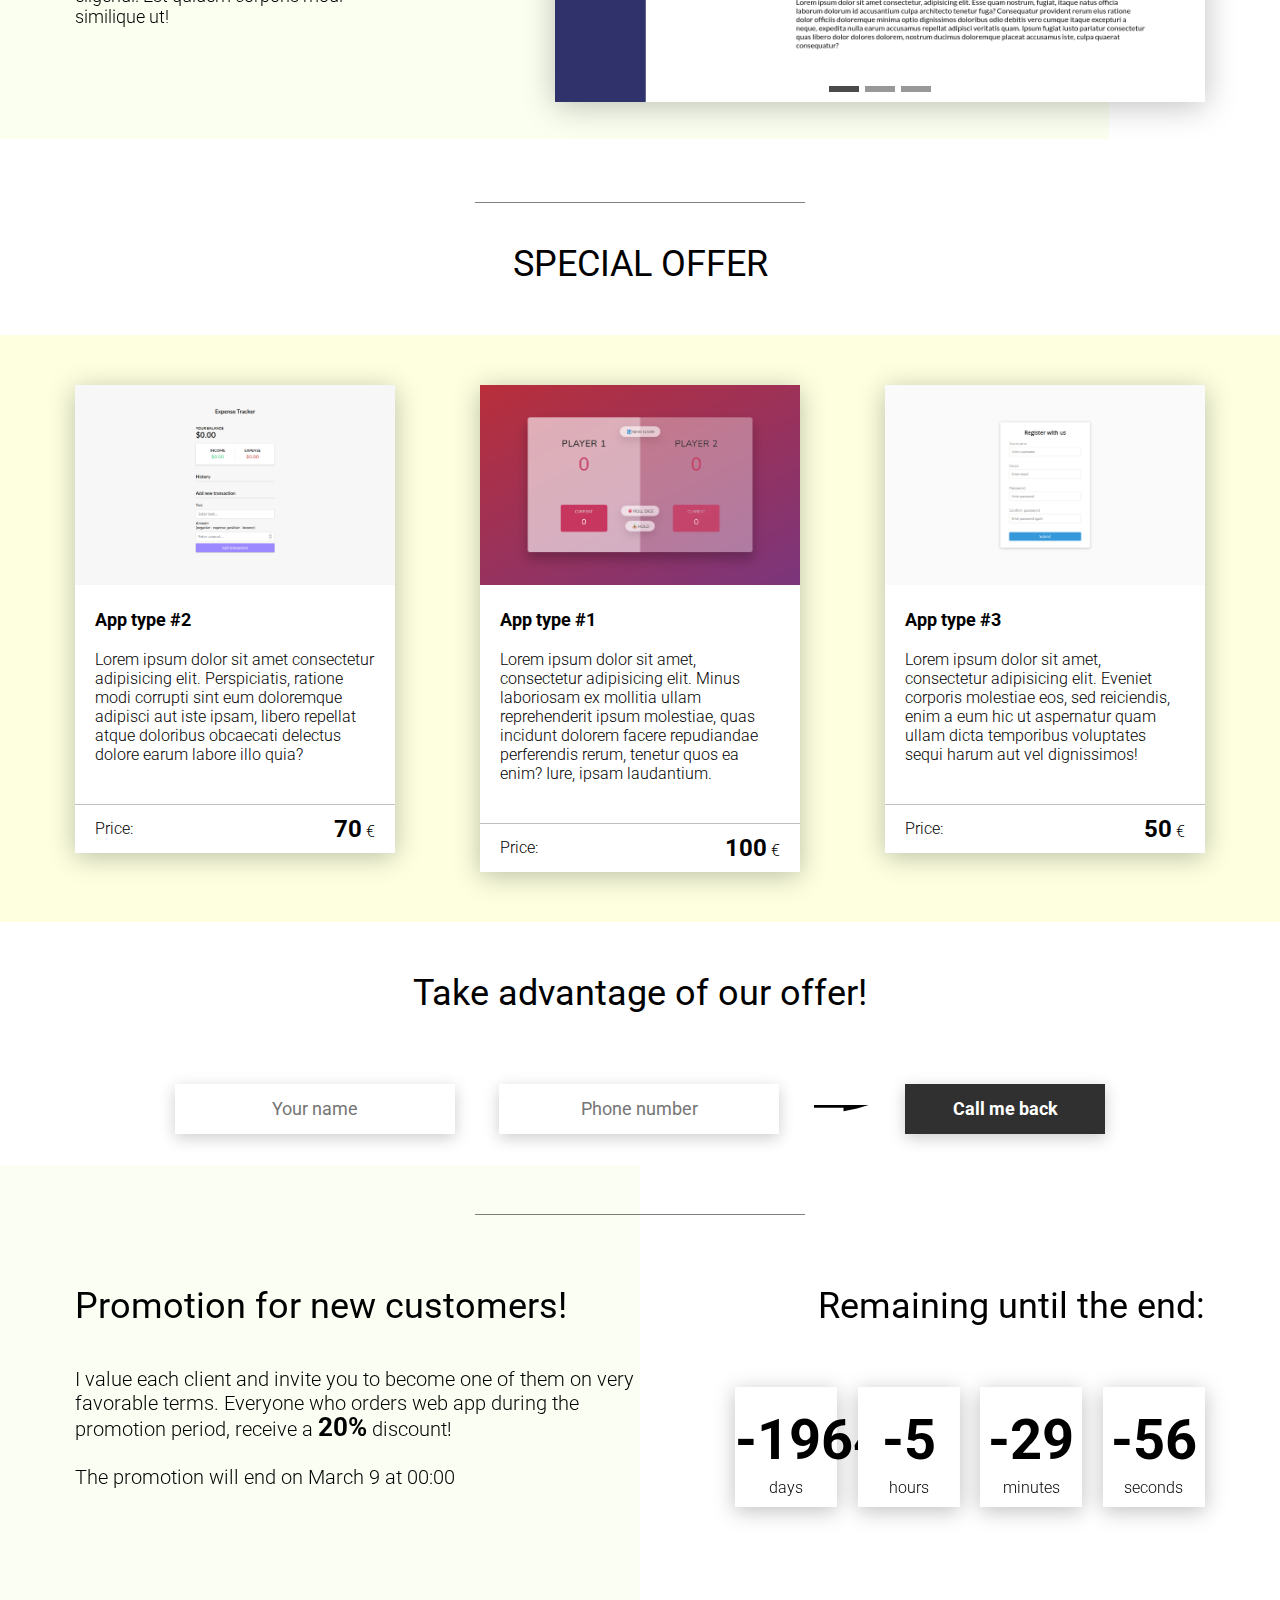
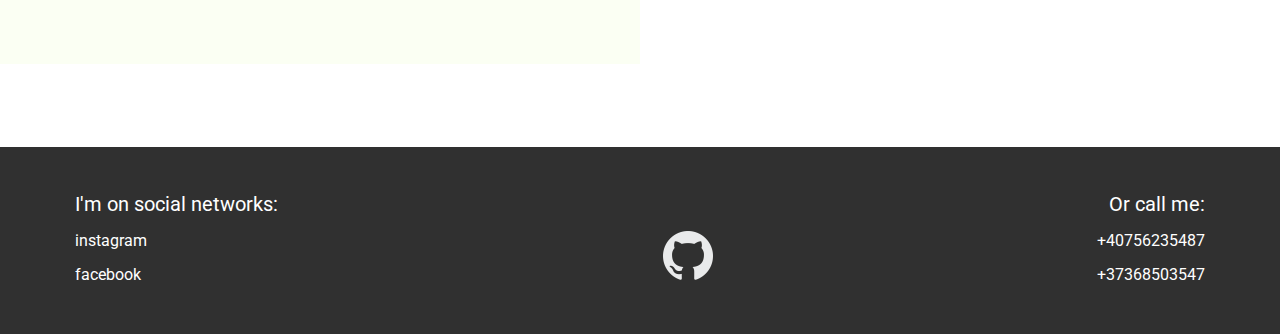
==== commit 23a580a8: "update" ====
--- a/index.html
+++ b/index.html
@@ -82,7 +82,7 @@
                             <li>checkRequired() to accept array of inputs</li>
                             <li>checkLength() to check min and max...</li>
                             (read more on <a
-                                href="https://github.com/LAlex14/lesanalexandru.site/tree/master/form-validator"
+                                href="https://github.com/LAlex14/lesanalexandru.site/tree/master/projects/form-validator"
                                 target="_blank">GitHub</a> or view <a href="/projects/form-validator"
                                 target="_blank">Demo</a>)
                         </ul>
@@ -98,7 +98,7 @@
                             <li>User can select/deselect seats</li>
                             <li>User can not select occupied seats...</li>
                             (read more on <a
-                                href="https://github.com/LAlex14/lesanalexandru.site/tree/master/movie-seat-booking"
+                                href="https://github.com/LAlex14/lesanalexandru.site/tree/master/projects/movie-seat-booking"
                                 target="_blank">GitHub</a> or view <a href="/projects/movie-seat-booking"
                                 target="_blank">Demo</a>)
                         </ul>
